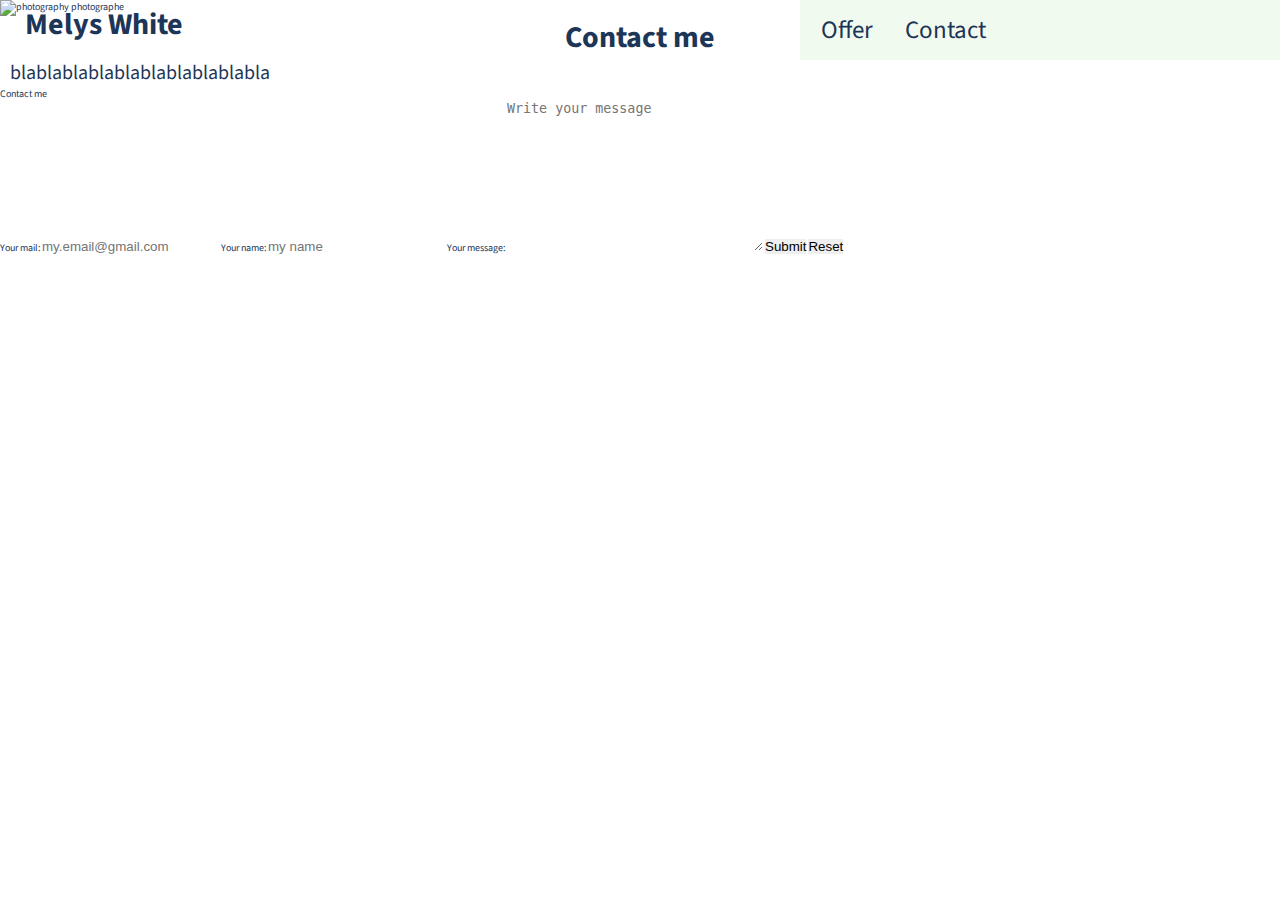
==== contact.html @ bcd5948b "finish offer pages" ====
<!DOCTYPE html>
<html lang="en">
<head>
  <meta charset="UTF-8">
  <meta name="viewport" content="width=device-width, initial-scale=1">
  <link rel="stylesheet" href="css/main.css" type="text/css" media="all">
  <link rel="stylesheet" href="https://use.fontawesome.com/releases/v5.6.3/css/all.css" integrity="sha384-UHRtZLI+pbxtHCWp1t77Bi1L4ZtiqrqD80Kn4Z8NTSRyMA2Fd33n5dQ8lWUE00s/" crossorigin="anonymous">
  <link rel="shortcut icon" href="favicon.ico" type="image/x-icon">
  <title>contact</title>
</head>
<body>

	<header class="header">
		<h1 class="header__h1 header__h1--hover">Melys White</h1>
        <div class="header__container-button">
          <div class="header__button header__button--hover">
            <i class="fas fa-camera"></i>
          </div>
        </div>
        <nav class="nav nav--hidden">
          <a class="nav__link nav__link--hover nav__link--hidden nav__link--hover" href="offer.html">Offer</a>
          <a class="nav__link nav__link--hover nav__link--hidden nav__link--hover" href="contact.html">Contact</a>
          <a class="nav__link nav__link--hover" href="#"> <i class="fab fa-instagram"></i></a>
          <a class="nav__link nav__link--hover" href="#"> <i class="fab fa-twitter-square"></i></a>
          <a class="nav__link nav__link--hover" href="#"> <i class="fab fa-facebook-square"></i></a>
        </nav>
    </header>

    <main class="main">
      <figure class="header__figure">
        <img class="figure__img" src="https://via.placeholder.com/1366x768" alt="photography photographe">
      </figure>
      <article class="header__article">
        <h2 class="article__h2">Contact me</h2>
        <p class="article__p">blablablablablablablablablabla</p>
        <form class="form__article">
          <fieldset class="form__fieldset">
            <legend class="fieldset__legend">Contact me</legend>
            <label for="mail" class="fieldset__label">Your mail:</label>
            <input class="fieldset__input" id="mail" type="email" name="email" placeholder="my.email@gmail.com">
            <label for="name" class="fieldset__label">Your name:</label>
            <input class="fieldset__input" id="name" type="text" name="name" placeholder="my name">
            <label for="message" class="fieldset__label">Your message:</label>
            <textarea class="fieldset__textarea" id="message" name="message" cols="30" rows="10" placeholder="Write your message"></textarea>
            <button class="fieldset__button" type="submit" name="submit">Submit</button>
            <button class="fieldset__button" type="reset" name="reset">Reset</button>
          </fieldset>
        </form>
      </article>
    </main>
</body>
</html>
---- css/main.css ----
@import url("https://fonts.googleapis.com/css?family=Source+Sans+Pro");
* {
  padding: 0;
  margin: 0;
  border: 0;
  box-sizing: border-box; }

html {
  font-family: 'Source Sans Pro', sans-serif;
  font-size: 62.5%;
  color: #1d3557; }

.header__h1 {
  position: relative;
  grid-columns: 1 / 2;
  background-color: rgba(0, 0, 0, 0);
  font-size: 3rem;
  margin-left: 2.5rem;
  margin-top: 0.3rem; }

.header__h1--hover:hover {
  transition: 1s;
  color: #f1faee; }

.fa-camera {
  position: relative;
  font-size: 4rem;
  grid-columns: 2 / 3;
  text-align: center; }
  .fa-camera:hover {
    transition: 0.5s;
    opacity: 0; }

.fa-instagram, .fa-twitter-square, .fa-facebook-square {
  font-size: 3rem;
  text-align: center; }

.header__container-button {
  display: flex;
  justify-content: center;
  align-items: center;
  grid-column: 2 / 3; }
  .header__container-button .header__button {
    display: flex;
    justify-content: center;
    align-items: center;
    text-align: center;
    width: 6rem;
    height: 6rem;
    animation: beat .45s infinite alternate;
    transform-origin: center; }

@keyframes beat {
  to {
    transform: scale(1.3); } }
.header__button--hover:hover {
  transition: 0.5s;
  color: rgba(0, 0, 0, 0); }

.figure {
  display: flex;
  position: absolute;
  height: 100vh;
  max-height: 100%; }
  .figure .figure__img {
    display: inline-block;
    position: relative;
    width: 100vw;
    height: 100vh;
    max-height: 100%; }

.figure--slider {
  animation: 20s infinite normal slidein; }

@keyframes slidein {
  0% {
    left: 0%; }
  10% {
    left: 0%; }
  25% {
    left: -100vw; }
  40% {
    left: -100vw; }
  55% {
    left: -100vw; }
  70% {
    left: -200vw; }
  75% {
    left: -200vw; }
  80% {
    left: -200vw; }
  95% {
    left: -300vw; }
  100% {
    left: -300vw; } }
.article-pregnancy {
  background: url("../../../img/pregnancy-carousel.jpg");
  background-position: center;
  background-repeat: no-repeat;
  background-size: 100% auto;
  display: grid;
  grid-template-columns: 1fr 1fr 1fr;
  grid-template-rows: 1fr 1fr;
  grid-row: 1 / 2; }
  .article-pregnancy:hover {
    transform: scale(1.2);
    transition-duration: 0.5s;
    transition-timing-function: ease-in-out; }

.article-birth {
  background: url("../../../img/birth-carousel.jpg");
  background-position: center;
  background-repeat: no-repeat;
  background-size: 100% auto;
  display: grid;
  grid-template-columns: 1fr 1fr 1fr;
  grid-template-rows: 1fr 1fr;
  grid-row: 2 / 3; }
  .article-birth:hover {
    transform: scale(1.2);
    transition-duration: 0.5s;
    transition-timing-function: ease-in-out; }

.article-baby {
  background: url("../../../img/baby-carousel.jpg");
  background-position: center;
  background-repeat: no-repeat;
  background-size: 100% auto;
  display: grid;
  grid-template-columns: 1fr 1fr 1fr;
  grid-template-rows: 1fr 1fr;
  grid-row: 3 / 4; }
  .article-baby:hover {
    transform: scale(1.2);
    transition-duration: 0.5s;
    transition-timing-function: ease-in-out; }

.article__container-text {
  position: relative;
  top: 70%;
  left: 100%;
  background-color: rgba(0, 0, 0, 0.3);
  color: #f1faee; }

.article__h2 {
  position: relative;
  font-size: 3rem;
  text-align: center; }

.article__p {
  position: relative;
  font-size: 2rem;
  padding: 0 0 0 1rem; }

.header {
  position: absolute;
  display: grid;
  grid-template-columns: 1fr 1fr 1.2fr;
  background-color: rgba(0, 0, 0, 0);
  width: 100%;
  max-width: 100%;
  z-index: 1; }

.nav {
  position: relative;
  grid-columns: 3 / 4;
  display: flex;
  width: 100%;
  height: 100%;
  flex-direction: row;
  justify-content: space-between;
  align-items: center;
  background-color: #f1faee;
  font-size: 2.5rem; }
  .nav .nav__link {
    width: 100%;
    height: 100%;
    text-align: center;
    text-decoration: none;
    color: #1d3557;
    padding: 0 1rem;
    padding-top: 1.2rem; }

.nav__link--hover:hover {
  transition: 0.7s;
  background-color: #1d3557;
  color: #f1faee; }

.main-page-offer {
  display: grid;
  grid-template-columns: 1fr;
  grid-template-rows: 1fr 1fr 1fr;
  width: 100vw;
  height: 100vh; }

body {
  overflow: hidden; }

/*# sourceMappingURL=main.css.map */
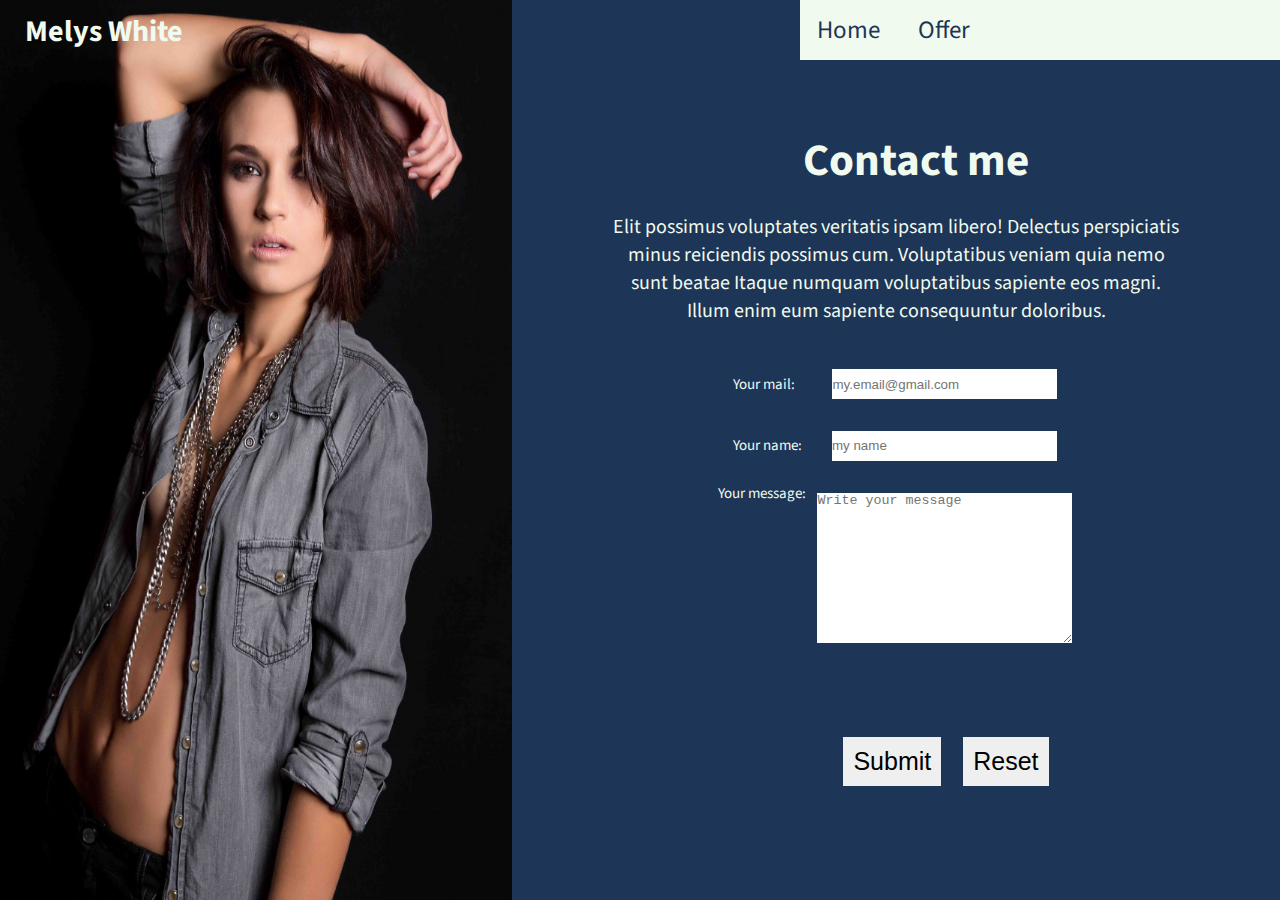
==== commit 3f1f1dc8: "finish contact" ====
--- a/contact.html
+++ b/contact.html
@@ -10,40 +10,54 @@
 </head>
 <body>
 
-	<header class="header">
-		<h1 class="header__h1 header__h1--hover">Melys White</h1>
+	<header class="header header-contact">
+      <a href="index.html">
+        <h1 class="header__h1 header__h1-contact header__h1--hover">Melys White</h1>
+      </a>
         <div class="header__container-button">
           <div class="header__button header__button--hover">
             <i class="fas fa-camera"></i>
           </div>
         </div>
         <nav class="nav nav--hidden">
+          <a class="nav__link nav__link--hover nav__link--hidden nav__link--hover" href="index.html">Home</a>
           <a class="nav__link nav__link--hover nav__link--hidden nav__link--hover" href="offer.html">Offer</a>
-          <a class="nav__link nav__link--hover nav__link--hidden nav__link--hover" href="contact.html">Contact</a>
           <a class="nav__link nav__link--hover" href="#"> <i class="fab fa-instagram"></i></a>
           <a class="nav__link nav__link--hover" href="#"> <i class="fab fa-twitter-square"></i></a>
           <a class="nav__link nav__link--hover" href="#"> <i class="fab fa-facebook-square"></i></a>
         </nav>
     </header>
 
-    <main class="main">
-      <figure class="header__figure">
-        <img class="figure__img" src="https://via.placeholder.com/1366x768" alt="photography photographe">
+    <main class="main-contact">
+      <figure class="main__figure">
+        <img class="figure__img-contact" src="../img/photographer.jpg" alt="photography photographe">
       </figure>
-      <article class="header__article">
-        <h2 class="article__h2">Contact me</h2>
-        <p class="article__p">blablablablablablablablablabla</p>
+      <article class="main__article">
+        <div class="contact-pres">
+          <h2 class="article-contact__h2">Contact me</h2>
+          <p class="article-contact__p">
+  Elit possimus voluptates veritatis ipsam libero! Delectus perspiciatis minus reiciendis possimus cum. Voluptatibus veniam quia nemo sunt beatae Itaque numquam voluptatibus sapiente eos magni. Illum enim eum sapiente consequuntur doloribus.
+
+</p>
+        </div>
         <form class="form__article">
           <fieldset class="form__fieldset">
-            <legend class="fieldset__legend">Contact me</legend>
-            <label for="mail" class="fieldset__label">Your mail:</label>
-            <input class="fieldset__input" id="mail" type="email" name="email" placeholder="my.email@gmail.com">
-            <label for="name" class="fieldset__label">Your name:</label>
-            <input class="fieldset__input" id="name" type="text" name="name" placeholder="my name">
-            <label for="message" class="fieldset__label">Your message:</label>
-            <textarea class="fieldset__textarea" id="message" name="message" cols="30" rows="10" placeholder="Write your message"></textarea>
-            <button class="fieldset__button" type="submit" name="submit">Submit</button>
-            <button class="fieldset__button" type="reset" name="reset">Reset</button>
+            <div class="container__mail">
+              <label for="mail" class="fieldset__label">Your mail:</label>
+              <input class="fieldset__input" id="mail" type="email" name="email" placeholder="my.email@gmail.com">
+            </div>
+            <div class="container__name">
+              <label for="name" class="fieldset__label">Your name:</label>
+              <input class="fieldset__input" id="name" type="text" name="name" placeholder="my name">
+            </div>
+            <div class="container__message">
+              <label for="message" class="fieldset__label">Your message:</label>
+              <textarea class="fieldset__textarea" id="message" name="message" cols="30" rows="10" placeholder="Write your message"></textarea>
+            </div>
+            <div class="container__button">
+              <button class="fieldset__button" type="submit" name="submit">Submit</button>
+              <button class="fieldset__button" type="reset" name="reset">Reset</button>
+            </div>
           </fieldset>
         </form>
       </article>
--- a/css/main.css
+++ b/css/main.css
@@ -5,10 +5,19 @@
   border: 0;
   box-sizing: border-box; }
 
+a {
+  text-decoration: none; }
+
 html {
   font-family: 'Source Sans Pro', sans-serif;
   font-size: 62.5%;
   color: #1d3557; }
+
+a {
+  color: #1d3557; }
+  a:hover {
+    transition: 1s;
+    color: #f1faee; }
 
 .header__h1 {
   position: relative;
@@ -18,9 +27,8 @@
   margin-left: 2.5rem;
   margin-top: 0.3rem; }
 
-.header__h1--hover:hover {
-  transition: 1s;
-  color: #f1faee; }
+.header__h1-contact {
+  margin-top: 1rem; }
 
 .fa-camera {
   position: relative;
@@ -34,6 +42,11 @@
 .fa-instagram, .fa-twitter-square, .fa-facebook-square {
   font-size: 3rem;
   text-align: center; }
+
+.figure__img-contact {
+  max-width: 100%;
+  height: 100vh;
+  width: 100%; }
 
 .header__container-button {
   display: flex;
@@ -66,11 +79,10 @@
     display: inline-block;
     position: relative;
     width: 100vw;
-    height: 100vh;
     max-height: 100%; }
 
 .figure--slider {
-  animation: 20s infinite normal slidein; }
+  animation: 15s infinite normal slidein; }
 
 @keyframes slidein {
   0% {
@@ -93,8 +105,15 @@
     left: -300vw; }
   100% {
     left: -300vw; } }
+.main__figure {
+  height: 100%;
+  max-height: 100%;
+  width: 40%;
+  max-width: 40%; }
+
 .article-pregnancy {
-  background: url("../../../img/pregnancy-carousel.jpg");
+  filter: brightness(50%);
+  background-image: url("../img/pregnancy-carousel.jpg");
   background-position: center;
   background-repeat: no-repeat;
   background-size: 100% auto;
@@ -103,12 +122,14 @@
   grid-template-rows: 1fr 1fr;
   grid-row: 1 / 2; }
   .article-pregnancy:hover {
+    filter: brightness(100%);
     transform: scale(1.2);
     transition-duration: 0.5s;
     transition-timing-function: ease-in-out; }
 
 .article-birth {
-  background: url("../../../img/birth-carousel.jpg");
+  filter: brightness(50%);
+  background-image: url("../img/birth-carousel.jpg");
   background-position: center;
   background-repeat: no-repeat;
   background-size: 100% auto;
@@ -117,12 +138,14 @@
   grid-template-rows: 1fr 1fr;
   grid-row: 2 / 3; }
   .article-birth:hover {
+    filter: brightness(100%);
     transform: scale(1.2);
     transition-duration: 0.5s;
     transition-timing-function: ease-in-out; }
 
 .article-baby {
-  background: url("../../../img/baby-carousel.jpg");
+  background-image: url("../img/baby-carousel.jpg");
+  filter: brightness(50%);
   background-position: center;
   background-repeat: no-repeat;
   background-size: 100% auto;
@@ -131,6 +154,7 @@
   grid-template-rows: 1fr 1fr;
   grid-row: 3 / 4; }
   .article-baby:hover {
+    filter: brightness(100%);
     transform: scale(1.2);
     transition-duration: 0.5s;
     transition-timing-function: ease-in-out; }
@@ -151,6 +175,94 @@
   position: relative;
   font-size: 2rem;
   padding: 0 0 0 1rem; }
+
+.main__article {
+  display: grid;
+  grid-template-columns: 1fr;
+  grid-template-rows: 1fr 2fr 6fr 1fr;
+  width: 60%;
+  height: 100vh;
+  color: #f1faee;
+  background-color: #1d3557; }
+
+.contact-pres {
+  grid-row: 2 / 3;
+  text-align: center;
+  font-size: 3rem;
+  padding-top: 5rem; }
+
+.article-contact__h2 {
+  width: 100%;
+  position: relative;
+  left: 2rem; }
+
+.article-contact__p {
+  width: 100%;
+  font-size: 2rem;
+  padding: 2rem 10rem; }
+
+.form__article {
+  display: grid;
+  grid-template-columns: 1fr;
+  grid-template-rows: 1fr;
+  grid-row: 3 / 4;
+  text-align: center; }
+
+.form__fieldset {
+  display: grid;
+  grid-template-columns: 10% 10% 60% 10% 10%;
+  grid-template-rows: 5% 13% 13% 45% 10%; }
+
+.fieldset__label {
+  font-size: 1.5rem; }
+
+.container__mail {
+  grid-column: 3 / 4;
+  grid-row: 2 / 3; }
+  .container__mail .fieldset__input {
+    position: relative;
+    left: 1.7rem;
+    height: 3rem;
+    width: 22.5rem; }
+  .container__mail .fieldset__label {
+    position: relative;
+    left: -1.8rem; }
+
+.container__name {
+  grid-column: 3 / 4;
+  grid-row: 3 / 4; }
+  .container__name .fieldset__input {
+    position: relative;
+    left: 1.3rem;
+    height: 3rem;
+    width: 22.5rem; }
+  .container__name .fieldset__label {
+    position: relative;
+    left: -1.5rem; }
+
+.container__message {
+  grid-column: 3 / 4;
+  grid-row: 4 / 5; }
+  .container__message .fieldset__textarea {
+    position: relative;
+    left: 0.4rem; }
+  .container__message .fieldset__label {
+    position: relative;
+    top: -14.5rem;
+    left: -0.5rem; }
+
+.container__button {
+  grid-column: 3 / 4;
+  grid-row: 5 / 6; }
+  .container__button .fieldset__button {
+    position: relative;
+    left: 5rem;
+    text-decoration: none;
+    font-size: 2.5rem;
+    padding: 1rem;
+    margin: 3rem 1rem; }
+    .container__button .fieldset__button:hover {
+      background-color: #457b9d; }
 
 .header {
   position: absolute;
@@ -163,7 +275,7 @@
 
 .nav {
   position: relative;
-  grid-columns: 3 / 4;
+  grid-column: 3 / 4;
   display: flex;
   width: 100%;
   height: 100%;
@@ -193,6 +305,11 @@
   width: 100vw;
   height: 100vh; }
 
+.main-contact {
+  display: flex;
+  align-items: center;
+  height: 100vh; }
+
 body {
   overflow: hidden; }
 
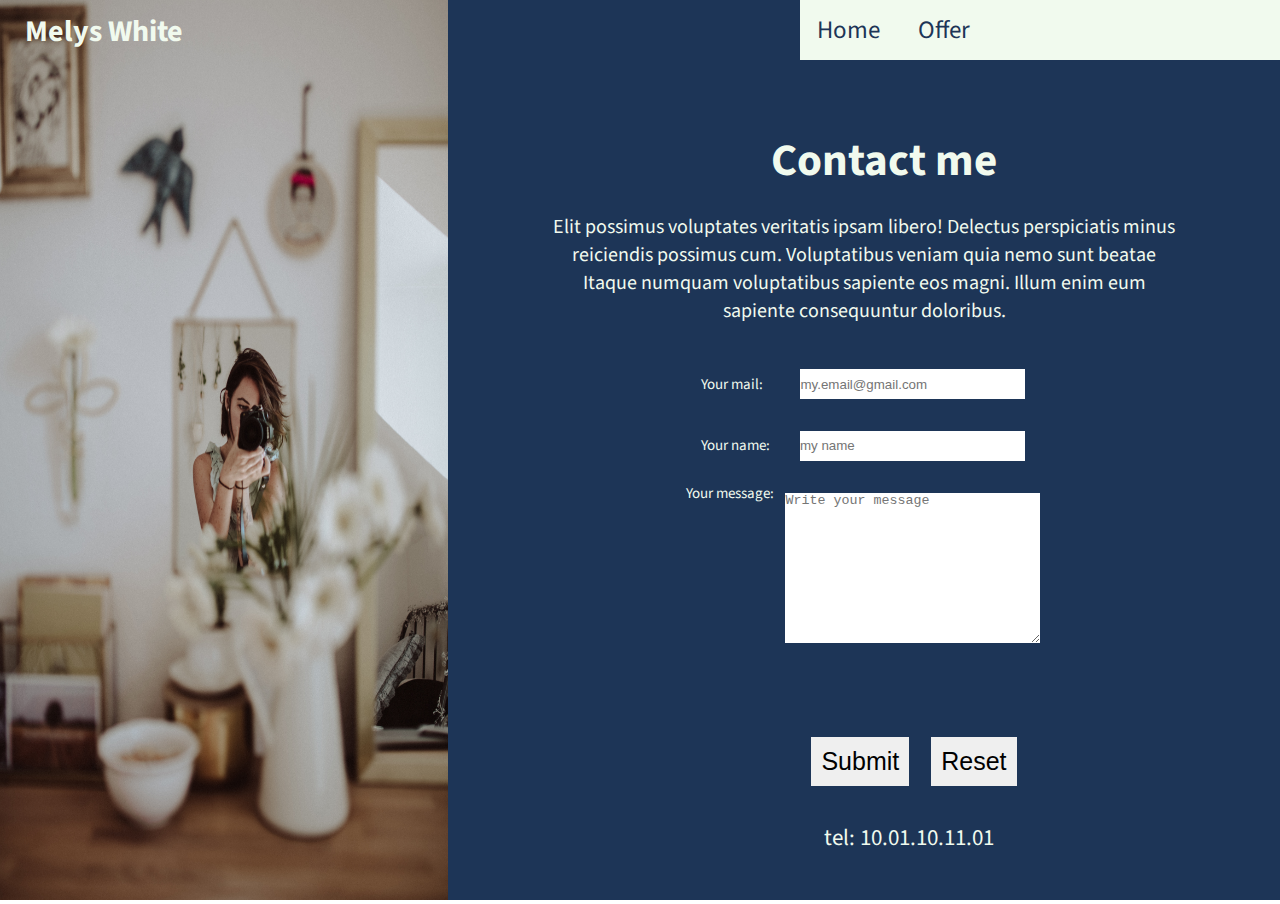
==== commit 3579b941: "add tel bottom of contact page" ====
--- a/contact.html
+++ b/contact.html
@@ -30,7 +30,7 @@
 
     <main class="main-contact">
       <figure class="main__figure">
-        <img class="figure__img-contact" src="../img/photographer.jpg" alt="photography photographe">
+        <img class="figure__img-contact" src="img/photographer.jpg" alt="photography photographe">
       </figure>
       <article class="main__article">
         <div class="contact-pres">
@@ -60,6 +60,7 @@
             </div>
           </fieldset>
         </form>
+        <a class="article__link-tel" href="tel:+1001101101">tel: 10.01.10.11.01</a>
       </article>
     </main>
 </body>
--- a/css/main.css
+++ b/css/main.css
@@ -16,7 +16,7 @@
 a {
   color: #1d3557; }
   a:hover {
-    transition: 1s;
+    transition: 0.5s;
     color: #f1faee; }
 
 .header__h1 {
@@ -108,8 +108,8 @@
 .main__figure {
   height: 100%;
   max-height: 100%;
-  width: 40%;
-  max-width: 40%; }
+  width: 35%;
+  max-width: 35%; }
 
 .article-pregnancy {
   filter: brightness(50%);
@@ -124,7 +124,7 @@
   .article-pregnancy:hover {
     filter: brightness(100%);
     transform: scale(1.2);
-    transition-duration: 0.5s;
+    transition-duration: 0.3s;
     transition-timing-function: ease-in-out; }
 
 .article-birth {
@@ -140,7 +140,7 @@
   .article-birth:hover {
     filter: brightness(100%);
     transform: scale(1.2);
-    transition-duration: 0.5s;
+    transition-duration: 0.3s;
     transition-timing-function: ease-in-out; }
 
 .article-baby {
@@ -156,7 +156,7 @@
   .article-baby:hover {
     filter: brightness(100%);
     transform: scale(1.2);
-    transition-duration: 0.5s;
+    transition-duration: 0.3s;
     transition-timing-function: ease-in-out; }
 
 .article__container-text {
@@ -180,7 +180,7 @@
   display: grid;
   grid-template-columns: 1fr;
   grid-template-rows: 1fr 2fr 6fr 1fr;
-  width: 60%;
+  width: 65%;
   height: 100vh;
   color: #f1faee;
   background-color: #1d3557; }
@@ -200,6 +200,13 @@
   width: 100%;
   font-size: 2rem;
   padding: 2rem 10rem; }
+
+.article__link-tel {
+  text-align: center;
+  grid-row: 4 / 5;
+  color: #f1faee;
+  font-size: 2.3rem;
+  padding-left: 9rem; }
 
 .form__article {
   display: grid;
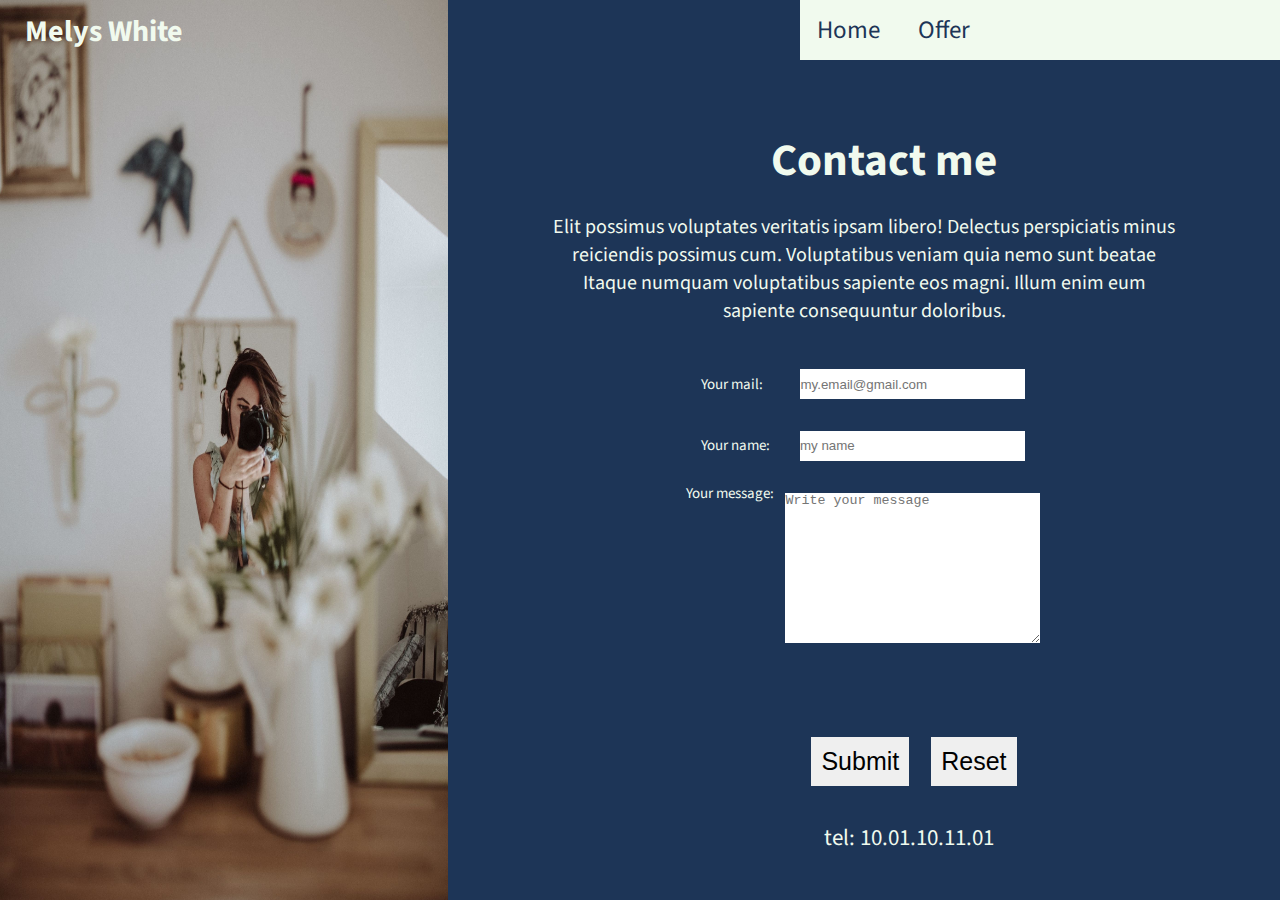
==== commit 26fac5c2: "burger and responsive nav finish" ====
--- a/contact.html
+++ b/contact.html
@@ -26,6 +26,9 @@
           <a class="nav__link nav__link--hover" href="#"> <i class="fab fa-twitter-square"></i></a>
           <a class="nav__link nav__link--hover" href="#"> <i class="fab fa-facebook-square"></i></a>
         </nav>
+        <figure class="figure-burger">
+          <img class="figure__img-burger" src="img/bars.svg" alt="burger">
+        </figure>
     </header>
 
     <main class="main-contact">
--- a/css/main.css
+++ b/css/main.css
@@ -18,6 +18,10 @@
   a:hover {
     transition: 0.5s;
     color: #f1faee; }
+    @media (max-width: 1200px) {
+      a:hover {
+        color: #1d3557;
+        transition: 0; } }
 
 .header__h1 {
   position: relative;
@@ -26,6 +30,9 @@
   font-size: 3rem;
   margin-left: 2.5rem;
   margin-top: 0.3rem; }
+  @media (max-width: 1200px) {
+    .header__h1 {
+      white-space: nowrap; } }
 
 .header__h1-contact {
   margin-top: 1rem; }
@@ -53,6 +60,9 @@
   justify-content: center;
   align-items: center;
   grid-column: 2 / 3; }
+  @media (max-width: 1200px) {
+    .header__container-button {
+      display: none; } }
   .header__container-button .header__button {
     display: flex;
     justify-content: center;
@@ -271,6 +281,22 @@
     .container__button .fieldset__button:hover {
       background-color: #457b9d; }
 
+.figure-burger {
+  display: none; }
+  @media (max-width: 1200px) {
+    .figure-burger {
+      display: flex;
+      justify-content: flex-end;
+      width: 100%;
+      padding-right: 2rem; } }
+
+.figure__img-burger {
+  display: none; }
+  @media (max-width: 1200px) {
+    .figure__img-burger {
+      display: inline-block;
+      width: 3.5rem; } }
+
 .header {
   position: absolute;
   display: grid;
@@ -279,6 +305,11 @@
   width: 100%;
   max-width: 100%;
   z-index: 1; }
+  @media (max-width: 1200px) {
+    .header {
+      display: flex;
+      background-color: #f1faee;
+      height: 5rem; } }
 
 .nav {
   position: relative;
@@ -299,9 +330,12 @@
     color: #1d3557;
     padding: 0 1rem;
     padding-top: 1.2rem; }
+  @media (max-width: 1200px) {
+    .nav {
+      display: none; } }
 
 .nav__link--hover:hover {
-  transition: 0.7s;
+  transition: 0.4s;
   background-color: #1d3557;
   color: #f1faee; }
 
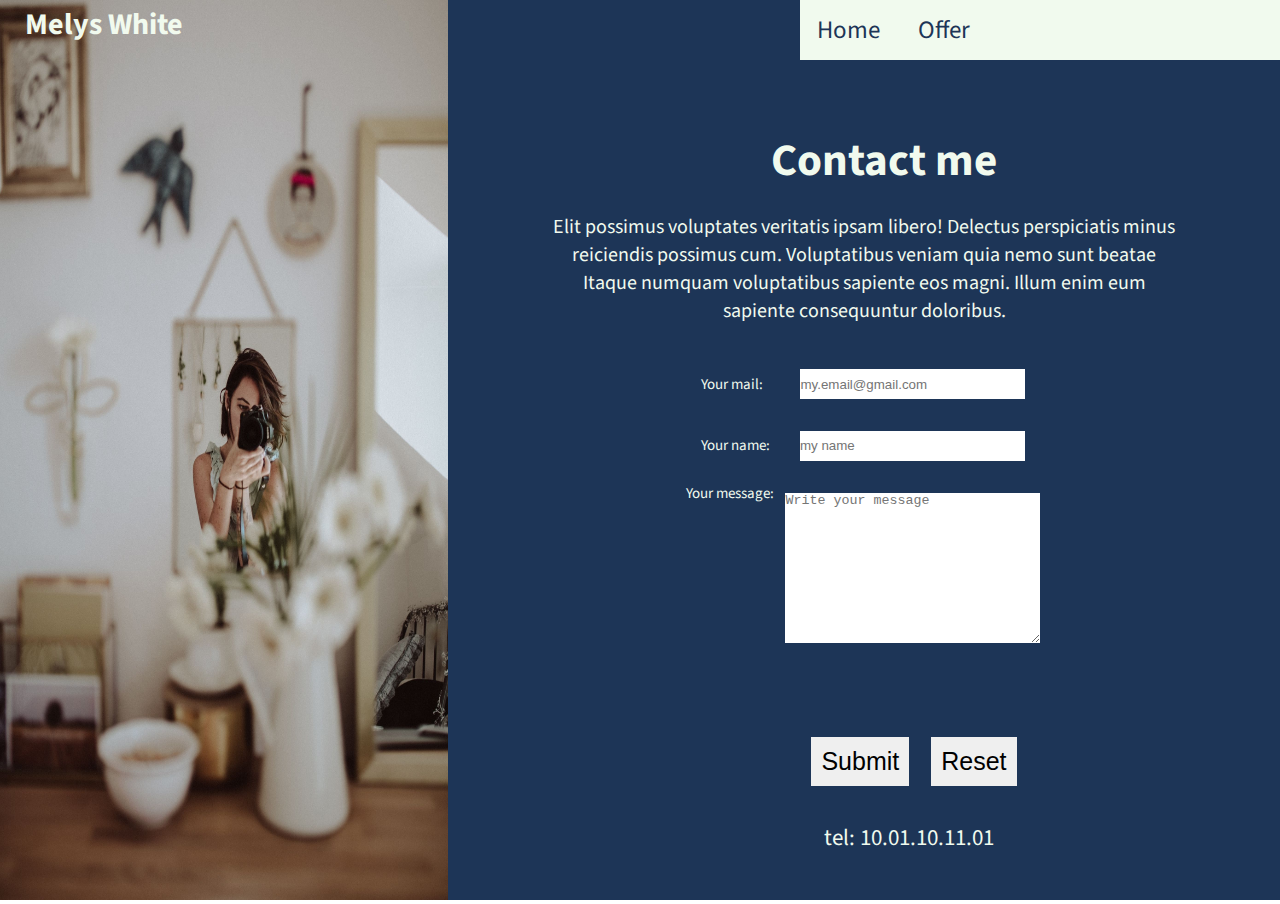
==== commit 5fe02f94: "test fix overflow mobile all page" ====
--- a/contact.html
+++ b/contact.html
@@ -8,7 +8,7 @@
   <link rel="shortcut icon" href="favicon.ico" type="image/x-icon">
   <title>contact</title>
 </head>
-<body>
+<body class="body-contact">
 
 	<header class="header header-contact">
       <a href="index.html">
--- a/css/main.css
+++ b/css/main.css
@@ -35,7 +35,7 @@
       white-space: nowrap; } }
 
 .header__h1-contact {
-  margin-top: 1rem; }
+  margin-top: 0.3rem; }
 
 .fa-camera {
   position: relative;
@@ -120,13 +120,21 @@
   max-height: 100%;
   width: 35%;
   max-width: 35%; }
+  @media (max-width: 1200px) {
+    .main__figure {
+      width: 45%;
+      max-width: 45%; } }
+  @media (max-width: 1060px) {
+    .main__figure {
+      width: 100%;
+      max-width: 100%; } }
 
 .article-pregnancy {
   filter: brightness(50%);
   background-image: url("../img/pregnancy-carousel.jpg");
   background-position: center;
   background-repeat: no-repeat;
-  background-size: 100% auto;
+  background-size: cover;
   display: grid;
   grid-template-columns: 1fr 1fr 1fr;
   grid-template-rows: 1fr 1fr;
@@ -136,13 +144,16 @@
     transform: scale(1.2);
     transition-duration: 0.3s;
     transition-timing-function: ease-in-out; }
+    @media (max-width: 1200px) {
+      .article-pregnancy:hover {
+        transform: none; } }
 
 .article-birth {
   filter: brightness(50%);
   background-image: url("../img/birth-carousel.jpg");
   background-position: center;
   background-repeat: no-repeat;
-  background-size: 100% auto;
+  background-size: cover;
   display: grid;
   grid-template-columns: 1fr 1fr 1fr;
   grid-template-rows: 1fr 1fr;
@@ -152,13 +163,16 @@
     transform: scale(1.2);
     transition-duration: 0.3s;
     transition-timing-function: ease-in-out; }
+    @media (max-width: 1200px) {
+      .article-birth:hover {
+        transform: none; } }
 
 .article-baby {
   background-image: url("../img/baby-carousel.jpg");
   filter: brightness(50%);
   background-position: center;
   background-repeat: no-repeat;
-  background-size: 100% auto;
+  background-size: cover;
   display: grid;
   grid-template-columns: 1fr 1fr 1fr;
   grid-template-rows: 1fr 1fr;
@@ -168,6 +182,9 @@
     transform: scale(1.2);
     transition-duration: 0.3s;
     transition-timing-function: ease-in-out; }
+    @media (max-width: 1200px) {
+      .article-baby:hover {
+        transform: none; } }
 
 .article__container-text {
   position: relative;
@@ -194,6 +211,12 @@
   height: 100vh;
   color: #f1faee;
   background-color: #1d3557; }
+  @media (max-width: 1200px) {
+    .main__article {
+      width: 55%; } }
+  @media (max-width: 1060px) {
+    .main__article {
+      width: 100%; } }
 
 .contact-pres {
   grid-row: 2 / 3;
@@ -210,6 +233,9 @@
   width: 100%;
   font-size: 2rem;
   padding: 2rem 10rem; }
+  @media (max-width: 800px) {
+    .article-contact__p {
+      padding: 0; } }
 
 .article__link-tel {
   text-align: center;
@@ -279,7 +305,8 @@
     padding: 1rem;
     margin: 3rem 1rem; }
     .container__button .fieldset__button:hover {
-      background-color: #457b9d; }
+      background-color: #457b9d;
+      color: #1d3557; }
 
 .figure-burger {
   display: none; }
@@ -307,9 +334,13 @@
   z-index: 1; }
   @media (max-width: 1200px) {
     .header {
+      position: fixed;
+      top: 0;
       display: flex;
       background-color: #f1faee;
-      height: 5rem; } }
+      height: 5rem;
+      width: 100vw;
+      max-width: 100%; } }
 
 .nav {
   position: relative;
@@ -349,9 +380,32 @@
 .main-contact {
   display: flex;
   align-items: center;
+  flex-wrap: wrap;
   height: 100vh; }
 
-body {
+.main-page-index {
+  overflow: hidden;
+  height: 100vh;
+  max-height: 100%; }
+
+.body-contact {
   overflow: hidden; }
+  @media (max-width: 1000px) {
+    .body-contact {
+      overflow-x: visible;
+      overflow-y: hidden; } }
+
+.body-offer {
+  overflow: hidden; }
+  @media (max-width: 1000px) {
+    .body-offer {
+      overflow-x: visible;
+      overflow-y: hidden; } }
+
+.body-index {
+  overflow: hidden; }
+  @media (max-width: 1000px) {
+    .body-index {
+      position: fixed; } }
 
 /*# sourceMappingURL=main.css.map */
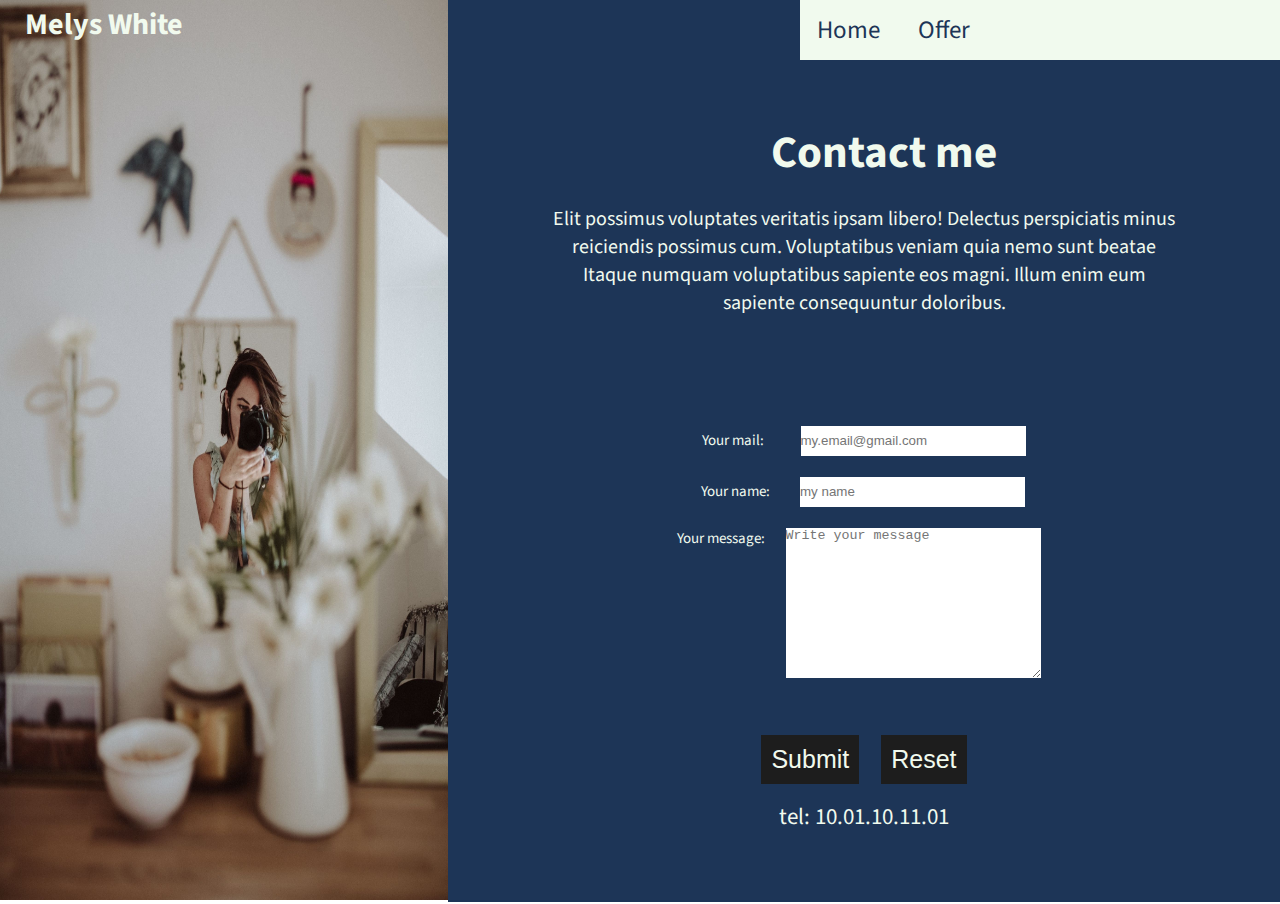
==== commit b4e59fbd: "fix form for mobile / tablet" ====
--- a/contact.html
+++ b/contact.html
@@ -16,15 +16,15 @@
       </a>
         <div class="header__container-button">
           <div class="header__button header__button--hover">
-            <i class="fas fa-camera"></i>
+            <i class="fas fa-camera" title="icon camera"></i>
           </div>
         </div>
         <nav class="nav nav--hidden">
           <a class="nav__link nav__link--hover nav__link--hidden nav__link--hover" href="index.html">Home</a>
           <a class="nav__link nav__link--hover nav__link--hidden nav__link--hover" href="offer.html">Offer</a>
-          <a class="nav__link nav__link--hover" href="#"> <i class="fab fa-instagram"></i></a>
-          <a class="nav__link nav__link--hover" href="#"> <i class="fab fa-twitter-square"></i></a>
-          <a class="nav__link nav__link--hover" href="#"> <i class="fab fa-facebook-square"></i></a>
+          <a class="nav__link nav__link--hover" href="#"> <i class="fab fa-instagram" title="icon instagram"></i></a>
+          <a class="nav__link nav__link--hover" href="#"> <i class="fab fa-twitter-square" title="icon twitter"></i></a>
+          <a class="nav__link nav__link--hover" href="#"> <i class="fab fa-facebook-square" title="icon facebook"></i></a>
         </nav>
         <figure class="figure-burger">
           <img class="figure__img-burger" src="img/bars.svg" alt="burger">
@@ -64,6 +64,7 @@
           </fieldset>
         </form>
         <a class="article__link-tel" href="tel:+1001101101">tel: 10.01.10.11.01</a>
+        <a class="article__link-skype" href="callto://+1234567890">tel: 10.01.10.11.01</a>
       </article>
     </main>
 </body>
--- a/css/main.css
+++ b/css/main.css
@@ -21,11 +21,11 @@
     @media (max-width: 1200px) {
       a:hover {
         color: #1d3557;
-        transition: 0; } }
+        transition: none; } }
 
 .header__h1 {
   position: relative;
-  grid-columns: 1 / 2;
+  grid-column: 1 / 2;
   background-color: rgba(0, 0, 0, 0);
   font-size: 3rem;
   margin-left: 2.5rem;
@@ -40,7 +40,7 @@
 .fa-camera {
   position: relative;
   font-size: 4rem;
-  grid-columns: 2 / 3;
+  grid-column: 2 / 3;
   text-align: center; }
   .fa-camera:hover {
     transition: 0.5s;
@@ -97,27 +97,19 @@
 @keyframes slidein {
   0% {
     left: 0%; }
-  10% {
-    left: 0%; }
-  25% {
+  20% {
     left: -100vw; }
-  40% {
+  30% {
     left: -100vw; }
-  55% {
-    left: -100vw; }
-  70% {
+  50% {
     left: -200vw; }
-  75% {
+  65% {
     left: -200vw; }
-  80% {
-    left: -200vw; }
-  95% {
+  85% {
     left: -300vw; }
   100% {
     left: -300vw; } }
 .main__figure {
-  height: 100%;
-  max-height: 100%;
   width: 35%;
   max-width: 35%; }
   @media (max-width: 1200px) {
@@ -137,8 +129,17 @@
   background-size: cover;
   display: grid;
   grid-template-columns: 1fr 1fr 1fr;
-  grid-template-rows: 1fr 1fr;
+  grid-template-rows: 20% 60% 20%;
   grid-row: 1 / 2; }
+  @media (max-width: 1200px) {
+    .article-pregnancy {
+      grid-template-rows: 40% 25% 40%; } }
+  @media (max-width: 800px) {
+    .article-pregnancy {
+      grid-template-rows: 40% 15% 40%; } }
+  @media (max-width: 550px) {
+    .article-pregnancy {
+      grid-template-rows: 40% 25% 40%; } }
   .article-pregnancy:hover {
     filter: brightness(100%);
     transform: scale(1.2);
@@ -156,8 +157,17 @@
   background-size: cover;
   display: grid;
   grid-template-columns: 1fr 1fr 1fr;
-  grid-template-rows: 1fr 1fr;
+  grid-template-rows: 20% 60% 20%;
   grid-row: 2 / 3; }
+  @media (max-width: 1200px) {
+    .article-birth {
+      grid-template-rows: 40% 25% 40%; } }
+  @media (max-width: 800px) {
+    .article-birth {
+      grid-template-rows: 40% 15% 40%; } }
+  @media (max-width: 550px) {
+    .article-birth {
+      grid-template-rows: 40% 25% 40%; } }
   .article-birth:hover {
     filter: brightness(100%);
     transform: scale(1.2);
@@ -175,8 +185,17 @@
   background-size: cover;
   display: grid;
   grid-template-columns: 1fr 1fr 1fr;
-  grid-template-rows: 1fr 1fr;
+  grid-template-rows: 20% 60% 20%;
   grid-row: 3 / 4; }
+  @media (max-width: 1200px) {
+    .article-baby {
+      grid-template-rows: 40% 25% 40%; } }
+  @media (max-width: 800px) {
+    .article-baby {
+      grid-template-rows: 40% 15% 40%; } }
+  @media (max-width: 550px) {
+    .article-baby {
+      grid-template-rows: 40% 25% 40%; } }
   .article-baby:hover {
     filter: brightness(100%);
     transform: scale(1.2);
@@ -187,26 +206,32 @@
         transform: none; } }
 
 .article__container-text {
-  position: relative;
-  top: 70%;
-  left: 100%;
   background-color: rgba(0, 0, 0, 0.3);
+  text-align: center;
+  grid-column: 2 / 3;
+  grid-row: 2 / 3;
   color: #f1faee; }
+  @media (max-width: 1200px) {
+    .article__container-text {
+      display: flex;
+      justify-content: center;
+      align-items: center;
+      flex-wrap: wrap; } }
+  @media (max-width: 800px) {
+    .article__container-text {
+      grid-column: 1 / 4; } }
 
 .article__h2 {
-  position: relative;
-  font-size: 3rem;
-  text-align: center; }
+  width: 100%;
+  font-size: 3rem; }
 
 .article__p {
-  position: relative;
-  font-size: 2rem;
-  padding: 0 0 0 1rem; }
+  width: 100%;
+  font-size: 2rem; }
 
 .main__article {
   display: grid;
   grid-template-columns: 1fr;
-  grid-template-rows: 1fr 2fr 6fr 1fr;
   width: 65%;
   height: 100vh;
   color: #f1faee;
@@ -216,18 +241,31 @@
       width: 55%; } }
   @media (max-width: 1060px) {
     .main__article {
-      width: 100%; } }
+      width: 100%;
+      height: 100%;
+      display: block;
+      max-width: 100%;
+      display: flex;
+      justify-content: center;
+      align-items: center;
+      flex-wrap: wrap; } }
 
 .contact-pres {
   grid-row: 2 / 3;
   text-align: center;
   font-size: 3rem;
   padding-top: 5rem; }
+  @media (max-width: 1060px) {
+    .contact-pres {
+      grid-row: none; } }
 
 .article-contact__h2 {
   width: 100%;
   position: relative;
   left: 2rem; }
+  @media (max-width: 1060px) {
+    .article-contact__h2 {
+      position: static; } }
 
 .article-contact__p {
   width: 100%;
@@ -238,11 +276,32 @@
       padding: 0; } }
 
 .article__link-tel {
+  display: none;
   text-align: center;
   grid-row: 4 / 5;
   color: #f1faee;
   font-size: 2.3rem;
   padding-left: 9rem; }
+  .article__link-tel:hover {
+    color: #f1faee; }
+  @media (max-width: 1060px) {
+    .article__link-tel {
+      grid-row: none;
+      display: block;
+      width: 100%;
+      padding: 0; } }
+
+.article__link-skype {
+  text-align: center;
+  grid-row: 4 / 5;
+  color: #f1faee;
+  font-size: 2.3rem; }
+  .article__link-skype:hover {
+    color: #f1faee; }
+  @media (max-width: 1060px) {
+    .article__link-skype {
+      grid-row: none;
+      display: none; } }
 
 .form__article {
   display: grid;
@@ -250,64 +309,169 @@
   grid-template-rows: 1fr;
   grid-row: 3 / 4;
   text-align: center; }
+  @media (max-width: 1060px) {
+    .form__article {
+      display: flex;
+      width: 100%; } }
 
 .form__fieldset {
   display: grid;
-  grid-template-columns: 10% 10% 60% 10% 10%;
+  grid-template-columns: 100%;
   grid-template-rows: 5% 13% 13% 45% 10%; }
+  @media (max-width: 1060px) {
+    .form__fieldset {
+      display: flex;
+      flex-wrap: wrap;
+      justify-content: center;
+      align-items: center;
+      width: 100%; } }
 
 .fieldset__label {
   font-size: 1.5rem; }
 
 .container__mail {
-  grid-column: 3 / 4;
   grid-row: 2 / 3; }
+  @media (max-width: 1060px) {
+    .container__mail {
+      display: flex;
+      justify-content: space-between;
+      align-items: center;
+      padding: 1rem;
+      width: 51%; } }
+  @media (max-width: 600px) {
+    .container__mail {
+      width: 100%;
+      display: flex;
+      justify-content: space-between;
+      align-items: center;
+      padding: 1rem; } }
+  @media (max-width: 690px) {
+    .container__mail {
+      flex-wrap: wrap; } }
   .container__mail .fieldset__input {
     position: relative;
     left: 1.7rem;
     height: 3rem;
     width: 22.5rem; }
+    @media (max-width: 1060px) {
+      .container__mail .fieldset__input {
+        position: static; } }
   .container__mail .fieldset__label {
     position: relative;
     left: -1.8rem; }
+    @media (max-width: 1060px) {
+      .container__mail .fieldset__label {
+        position: static; } }
 
 .container__name {
-  grid-column: 3 / 4;
   grid-row: 3 / 4; }
+  @media (max-width: 1060px) {
+    .container__name {
+      display: flex;
+      justify-content: space-between;
+      align-items: center;
+      padding: 1rem;
+      width: 51%; } }
+  @media (max-width: 600px) {
+    .container__name {
+      width: 100%;
+      display: flex;
+      justify-content: space-between;
+      align-items: center;
+      padding: 1rem; } }
+  @media (max-width: 690px) {
+    .container__name {
+      flex-wrap: wrap; } }
   .container__name .fieldset__input {
     position: relative;
     left: 1.3rem;
     height: 3rem;
     width: 22.5rem; }
+    @media (max-width: 1060px) {
+      .container__name .fieldset__input {
+        position: static; } }
   .container__name .fieldset__label {
     position: relative;
     left: -1.5rem; }
+    @media (max-width: 1060px) {
+      .container__name .fieldset__label {
+        position: static; } }
 
 .container__message {
-  grid-column: 3 / 4;
   grid-row: 4 / 5; }
+  @media (max-width: 1060px) {
+    .container__message {
+      display: flex;
+      justify-content: space-between;
+      align-items: center;
+      padding: 1rem;
+      width: 51%; } }
+  @media (max-width: 600px) {
+    .container__message {
+      width: 100%;
+      display: flex;
+      justify-content: space-between;
+      align-items: center;
+      padding: 1rem; } }
+  @media (max-width: 690px) {
+    .container__message {
+      flex-wrap: wrap; } }
   .container__message .fieldset__textarea {
     position: relative;
     left: 0.4rem; }
+    @media (max-width: 1060px) {
+      .container__message .fieldset__textarea {
+        position: static;
+        width: 22.5rem; } }
+    @media (max-width: 690px) {
+      .container__message .fieldset__textarea {
+        width: 100%; } }
   .container__message .fieldset__label {
     position: relative;
-    top: -14.5rem;
-    left: -0.5rem; }
+    top: -13.5rem;
+    left: -1.5rem; }
+    @media (max-width: 1060px) {
+      .container__message .fieldset__label {
+        top: -7.5rem;
+        left: 0; } }
+    @media (max-width: 690px) {
+      .container__message .fieldset__label {
+        top: 0; } }
 
 .container__button {
-  grid-column: 3 / 4;
   grid-row: 5 / 6; }
+  @media (max-width: 1060px) {
+    .container__button {
+      display: flex;
+      justify-content: space-between;
+      align-items: center;
+      padding: 1rem;
+      width: 51%; } }
+  @media (max-width: 600px) {
+    .container__button {
+      width: 100%;
+      display: flex;
+      justify-content: space-between;
+      align-items: center;
+      padding: 1rem; } }
+  @media (max-width: 690px) {
+    .container__button {
+      flex-wrap: wrap; } }
   .container__button .fieldset__button {
-    position: relative;
-    left: 5rem;
     text-decoration: none;
     font-size: 2.5rem;
     padding: 1rem;
-    margin: 3rem 1rem; }
-    .container__button .fieldset__button:hover {
-      background-color: #457b9d;
-      color: #1d3557; }
-
+    margin: 3rem 1rem;
+    background-color: #1d1d1d;
+    color: #f1faee; }
+    @media (min-width: 1060px) {
+      .container__button .fieldset__button:hover {
+        background-color: #457b9d;
+        color: #1d3557; } }
+
+@media (max-width: 1060px) {
+  padding: 1rem;
+  margin: 0 1rem; }
 .figure-burger {
   display: none; }
   @media (max-width: 1200px) {
@@ -376,31 +540,24 @@
   grid-template-rows: 1fr 1fr 1fr;
   width: 100vw;
   height: 100vh; }
+  @media (max-width: 1200px) {
+    .main-page-offer {
+      grid-template-rows: 100% 100% 100%; } }
 
 .main-contact {
   display: flex;
   align-items: center;
   flex-wrap: wrap;
-  height: 100vh; }
+  height: 100vh;
+  background-color: #1d3557; }
+  @media (max-width: 1060px) {
+    .main-contact {
+      height: 100%; } }
 
 .main-page-index {
   overflow: hidden;
   height: 100vh;
   max-height: 100%; }
-
-.body-contact {
-  overflow: hidden; }
-  @media (max-width: 1000px) {
-    .body-contact {
-      overflow-x: visible;
-      overflow-y: hidden; } }
-
-.body-offer {
-  overflow: hidden; }
-  @media (max-width: 1000px) {
-    .body-offer {
-      overflow-x: visible;
-      overflow-y: hidden; } }
 
 .body-index {
   overflow: hidden; }
@@ -408,4 +565,19 @@
     .body-index {
       position: fixed; } }
 
+.body-offer {
+  overflow-y: hidden;
+  overflow-x: hidden; }
+  @media (max-width: 1200px) {
+    .body-offer {
+      overflow-y: visible; } }
+
+.body-contact {
+  overflow-y: hidden;
+  overflow-x: hidden; }
+  @media (max-width: 1060px) {
+    .body-contact {
+      overflow-x: hidden;
+      overflow-y: visible; } }
+
 /*# sourceMappingURL=main.css.map */
